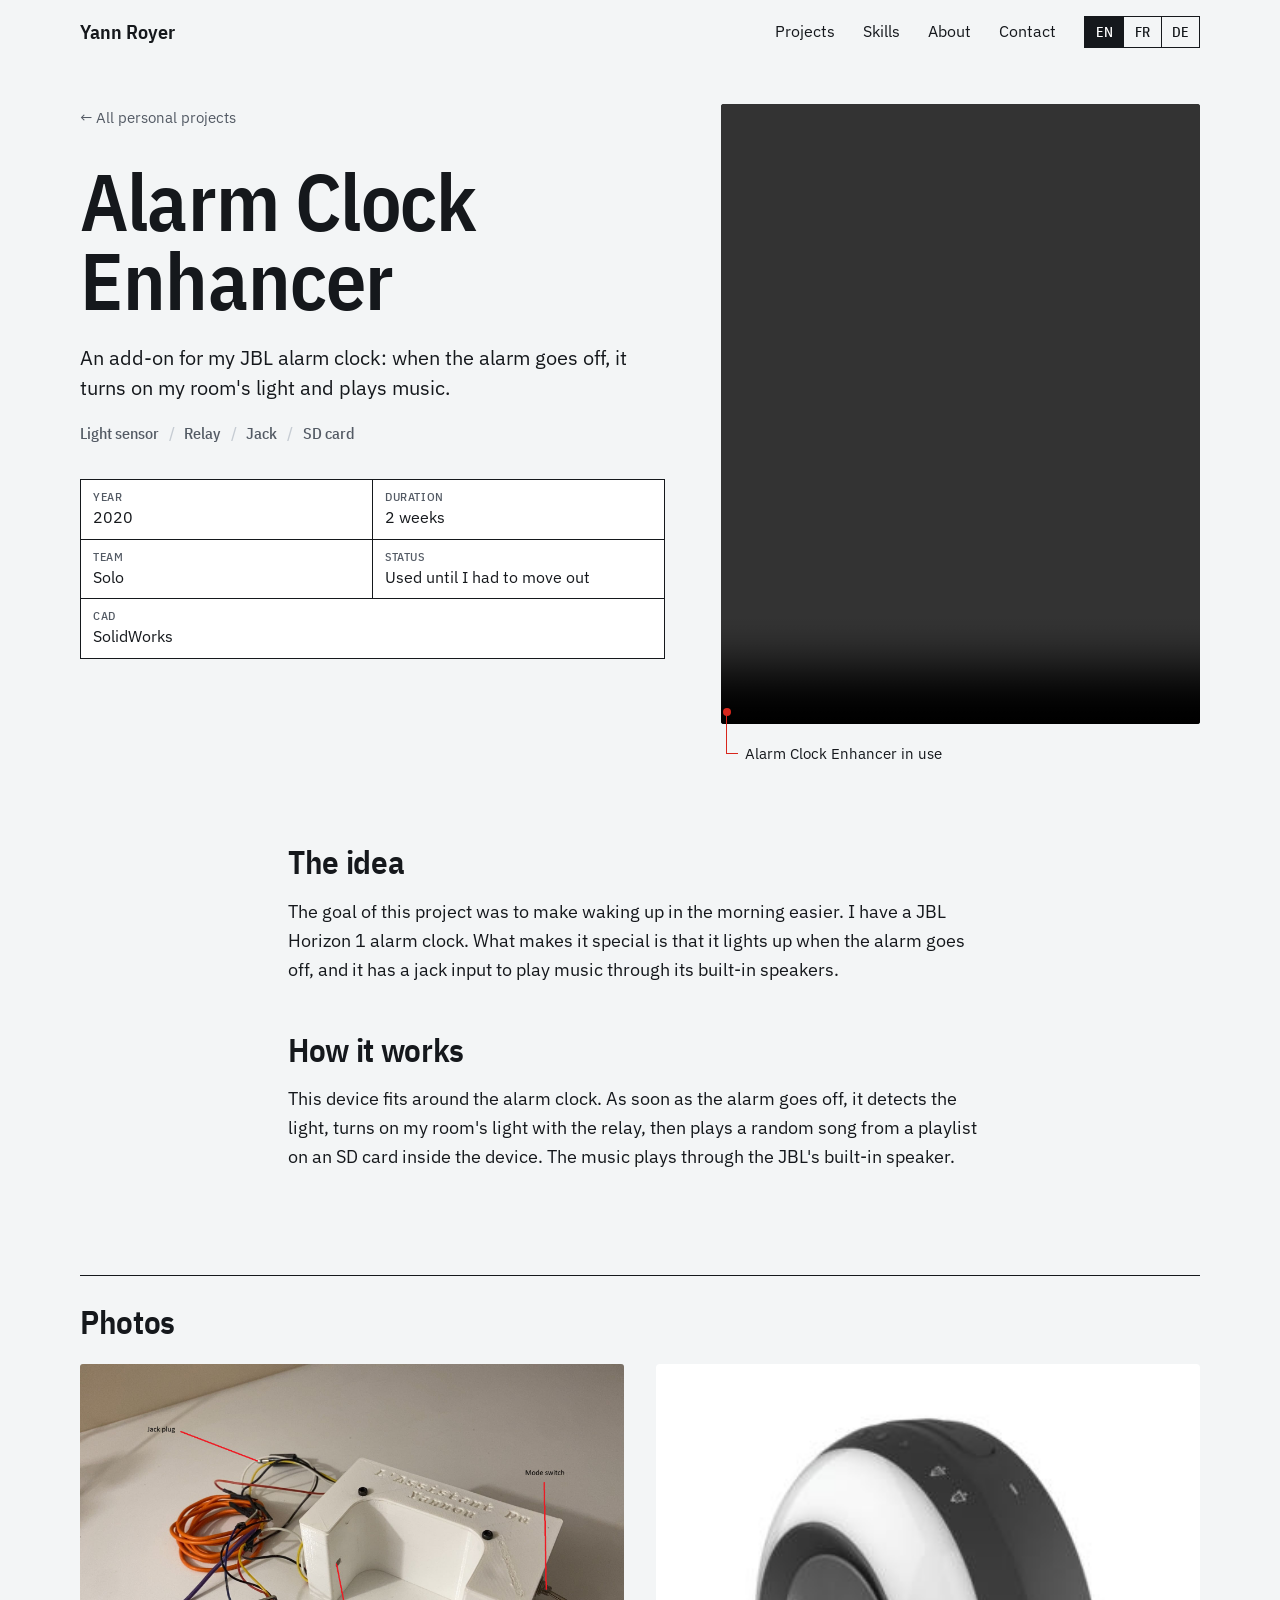
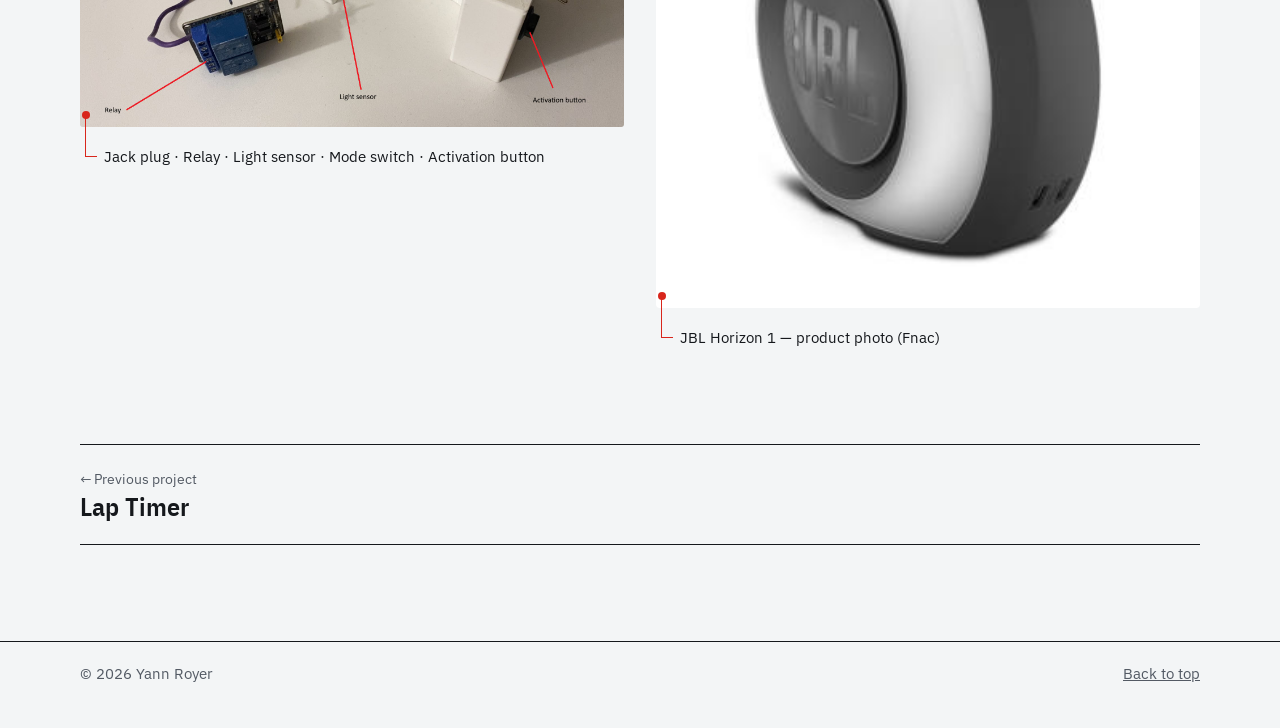
==== alarm.html @ 1250b425 "Portfolio: first version of the site Static site in EN/FR/DE: personal and school projects as cards," ====
<!DOCTYPE html>
<html lang="en">
  <head>
    <meta charset="UTF-8" />
    <meta name="viewport" content="width=device-width, initial-scale=1" />
    <title>Yann Royer — Alarm Clock Enhancer</title>
    <meta
      name="description"
      content="An add-on for my JBL alarm clock: when the alarm goes off, it turns on my room&#x27;s light and plays music."
    />
    <link rel="preconnect" href="https://fonts.googleapis.com" />
    <link rel="preconnect" href="https://fonts.gstatic.com" crossorigin />
    <link
      href="https://fonts.googleapis.com/css2?family=IBM+Plex+Sans:ital,wght@0,400;0,500;0,600;1,400&family=IBM+Plex+Sans+Condensed:wght@500;600&display=swap"
      rel="stylesheet"
    />
    <link rel="stylesheet" href="css/styles.css?v=41" />
    <link rel="icon" href="data:image/svg+xml,<svg xmlns='http://www.w3.org/2000/svg' viewBox='0 0 100 100'><rect fill='%230f55c6' width='100' height='100' rx='6'/><text x='50' y='64' text-anchor='middle' font-size='46' font-weight='700' font-family='Arial Narrow, Arial, sans-serif' fill='%23ffffff'>YR</text></svg>" />
  </head>
  <body data-title-key="meta.title.alarm" data-desc-key="alarm.summary">
    <a class="skip-link" href="#contenu" data-i18n="skip">Skip to content</a>

    <div id="haut" class="top-anchor" tabindex="-1"></div>
    <header class="site-header">
      <div class="wrap header-inner">
        <a class="logo" href="index.html">Yann Royer</a>
        <nav id="menu" class="nav" aria-label="Primary">
          <a href="index.html#projets" data-i18n="nav.projects">Projects</a>
          <a href="index.html#competences" data-i18n="nav.skills">Skills</a>
          <a href="index.html#apropos" data-i18n="nav.about">About</a>
          <a href="index.html#contact" data-i18n="nav.contact">Contact</a>
        </nav>
        <div class="header-actions">
          <div class="lang-switch" role="group" aria-label="Language">
            <button type="button" data-lang="en" aria-pressed="true">EN</button>
            <button type="button" data-lang="fr" aria-pressed="false">FR</button>
            <button type="button" data-lang="de" aria-pressed="false">DE</button>
          </div>
          <button class="nav-toggle" type="button" aria-expanded="false" aria-controls="menu">
            <span class="sr-only" data-i18n="menu">Menu</span>
            <span></span>
            <span></span>
          </button>
        </div>
      </div>
    </header>

    <main id="contenu">
      <article class="case">
        <header class="case-hero wrap">
          <div class="case-hero-copy">
            <a class="back-link" href="personal.html" data-i18n="case.back">← All personal projects</a>
            <h1>Alarm Clock Enhancer</h1>
            <p class="lead" data-i18n="alarm.summary">An add-on for my JBL alarm clock: when the alarm goes off, it turns on my room&#x27;s light and plays music.</p>
            <ul class="tag-list" aria-label="Tools">
              <li>Light sensor</li>
              <li>Relay</li>
              <li>Jack</li>
              <li>SD card</li>
            </ul>
            <dl class="facts">
              <div>
                <dt data-i18n="fact.year">Year</dt>
                <dd data-i18n="alarm.year">2020</dd>
              </div>
              <div>
                <dt data-i18n="fact.duration">Duration</dt>
                <dd data-i18n="alarm.duration">2 weeks</dd>
              </div>
              <div>
                <dt data-i18n="fact.team">Team</dt>
                <dd data-i18n="fact.solo">Solo</dd>
              </div>
              <div>
                <dt data-i18n="fact.status">Status</dt>
                <dd data-i18n="alarm.status">Used until I had to move out</dd>
              </div>
              <div>
                <dt data-i18n="fact.cad">CAD</dt>
                <dd>SolidWorks</dd>
              </div>
            </dl>
          </div>
          <figure class="case-media case-media-video">
            <video controls playsinline preload="metadata">
              <source src="assets/video/alarm.mp4" type="video/mp4" />
            </video>
            <figcaption data-i18n="alarm.video.cap">Alarm Clock Enhancer in use</figcaption>
          </figure>
        </header>

        <div class="case-body wrap-narrow">
          <section class="case-section">
            <h2 data-i18n="alarm.h.goal">The idea</h2>
            <p data-i18n="alarm.t1">The goal of this project was to make waking up in the morning easier. I have a JBL Horizon 1 alarm clock. What makes it special is that it lights up when the alarm goes off, and it has a jack input to play music through its built-in speakers.</p>
          </section>
          <section class="case-section">
            <h2 data-i18n="alarm.t3">How it works</h2>
            <p data-i18n="alarm.t2">This device fits around the alarm clock. As soon as the alarm goes off, it detects the light, turns on my room&#x27;s light with the relay, then plays a random song from a playlist on an SD card inside the device. The music plays through the JBL&#x27;s built-in speaker.</p>
          </section>
        </div>

        <div class="case-photos wrap">
          <section class="photo-group">
            <h2 data-i18n="case.photos">Photos</h2>
            <div class="photo-grid">
              <figure class="photo">
                <button type="button" class="shot" data-full="assets/img/alarm/assistant.jpg" data-caption-key="alarm.cap" data-caption="Jack plug · Relay · Light sensor · Mode switch · Activation button" aria-label="Alarm Clock Enhancer with relay and light sensor">
                  <img src="assets/img/alarm/assistant.jpg" alt="Alarm Clock Enhancer with relay and light sensor" loading="lazy" />
                </button>
                <figcaption data-i18n="alarm.cap">Jack plug · Relay · Light sensor · Mode switch · Activation button</figcaption>
              </figure>
              <figure class="photo">
                <button type="button" class="shot" data-full="assets/img/alarm/jbl-horizon.jpg" data-caption-key="alarm.cap.jbl" data-caption="JBL Horizon 1 — product photo (Fnac)" aria-label="JBL Horizon 1 alarm clock">
                  <img src="assets/img/alarm/jbl-horizon.jpg" alt="JBL Horizon 1 alarm clock" loading="lazy" />
                </button>
                <figcaption data-i18n="alarm.cap.jbl">JBL Horizon 1 — product photo (Fnac)</figcaption>
              </figure>
            </div>
          </section>
        </div>

        <nav class="case-nav wrap" aria-label="Projects">
          <a class="case-nav-link is-prev" href="lap-timer.html">
            <span class="case-nav-label" data-i18n="case.prev">Previous project</span>
            <span class="case-nav-name">Lap Timer</span>
          </a>
          <span></span>
        </nav>
      </article>
    </main>

    <footer class="site-footer">
      <div class="wrap footer-inner">
        <p>© <span id="year"></span> Yann Royer</p>
        <a href="#haut" data-i18n="footer.top">Back to top</a>
      </div>
    </footer>

    <dialog class="lightbox" id="lightbox" aria-label="Photo">
      <button type="button" class="lightbox-close" data-i18n-aria="lightbox.close" aria-label="Close">×</button>
      <img alt="" />
      <p class="lightbox-caption"></p>
    </dialog>

    <script src="js/i18n.js?v=38"></script>
    <script src="js/main.js?v=26"></script>
  </body>
</html>
---- css/styles.css ----
/*
  Direction: a technical drawing sheet.
  - Cool white sheet, black linework, the blue of the PLA prints as the one colour.
  - Red is reserved for leader lines: every caption points at its photo the same way
    the annotations drawn on the photos do.
  - Project facts are set as a drawing title block.
*/

:root {
  --sheet: #f3f5f6;
  --sheet-alt: #e6e9ec;
  --paper: #ffffff;
  --ink: #15181c;
  --muted: #535a64;
  --line: #c6ccd3;
  --blue: #0f55c6;
  --blue-deep: #0b3f96;
  --leader: #d8261c;
  --radius: 3px;
  --wrap: 1120px;
  --header: 64px;
  --sans: "IBM Plex Sans", system-ui, sans-serif;
  --narrow: "IBM Plex Sans Condensed", "Arial Narrow", system-ui, sans-serif;
}

*,
*::before,
*::after {
  box-sizing: border-box;
}

html {
  scroll-behavior: smooth;
  scroll-padding-top: 80px;
}

body {
  margin: 0;
  padding-top: var(--header);
  font-family: var(--sans);
  font-size: 1.0625rem;
  color: var(--ink);
  background: var(--sheet);
  line-height: 1.6;
}

img {
  max-width: 100%;
  height: auto;
  display: block;
}

a {
  color: inherit;
}

h1,
h2,
h3 {
  font-family: var(--narrow);
  font-weight: 600;
  letter-spacing: -0.01em;
  line-height: 1.08;
  margin: 0 0 0.5em;
}

p {
  margin: 0 0 1em;
}

p:last-child {
  margin-bottom: 0;
}

.wrap {
  width: min(var(--wrap), calc(100% - 40px));
  margin-inline: auto;
}

.sr-only {
  position: absolute;
  width: 1px;
  height: 1px;
  padding: 0;
  margin: -1px;
  overflow: hidden;
  clip: rect(0, 0, 0, 0);
  border: 0;
}

.top-anchor {
  position: absolute;
  top: 0;
  left: 0;
  width: 1px;
  height: 1px;
  overflow: hidden;
}

.skip-link {
  position: absolute;
  left: 16px;
  top: -48px;
  background: var(--ink);
  color: var(--paper);
  padding: 8px 12px;
  z-index: 80;
}

.skip-link:focus {
  top: 12px;
}

.lead {
  font-size: 1.2rem;
  line-height: 1.5;
  color: var(--muted);
  max-width: 38rem;
}

/* ---------- Buttons ---------- */

.btn {
  display: inline-flex;
  align-items: center;
  justify-content: center;
  min-height: 46px;
  padding: 0 20px;
  border-radius: var(--radius);
  text-decoration: none;
  font-weight: 500;
  font-size: 1rem;
  border: 1.5px solid var(--ink);
  transition: background 0.15s ease, color 0.15s ease, border-color 0.15s ease;
}

.btn-primary {
  background: var(--blue);
  border-color: var(--blue);
  color: var(--paper);
}

.btn-primary:hover {
  background: var(--blue-deep);
  border-color: var(--blue-deep);
}

.btn-primary:active {
  background: var(--ink);
  border-color: var(--ink);
}

.btn-ghost {
  background: transparent;
}

.btn-ghost:hover {
  background: var(--ink);
  color: var(--paper);
}

/* ---------- Header ---------- */

.site-header {
  position: fixed;
  top: 0;
  left: 0;
  right: 0;
  z-index: 40;
  height: var(--header);
  background: var(--sheet);
  border-bottom: 1px solid transparent;
  transform: translate3d(0, 0, 0);
  transition: transform 0.3s ease, border-color 0.2s ease;
}

.site-header.is-scrolled {
  border-bottom-color: var(--ink);
}

.site-header.is-hidden {
  transform: translate3d(0, -100%, 0);
  pointer-events: none;
}

@media (prefers-reduced-motion: reduce) {
  .site-header {
    transition: none;
  }
}

.header-inner {
  height: var(--header);
  display: flex;
  align-items: center;
  gap: 28px;
}

.logo {
  font-family: var(--narrow);
  font-weight: 600;
  font-size: 1.25rem;
  text-decoration: none;
  margin-right: auto;
}

.header-actions {
  display: flex;
  align-items: center;
  gap: 8px;
}

.lang-switch {
  display: flex;
  gap: 0;
  border: 1px solid var(--ink);
}

.lang-switch button {
  min-width: 38px;
  height: 30px;
  border: 0;
  border-radius: 0;
  background: transparent;
  font-family: var(--narrow);
  font-weight: 500;
  font-size: 0.85rem;
  color: var(--ink);
  cursor: pointer;
}

.lang-switch button + button {
  border-left: 1px solid var(--ink);
}

.lang-switch button:hover {
  background: var(--sheet-alt);
}

.lang-switch button[aria-pressed="true"] {
  background: var(--ink);
  color: var(--paper);
}

.nav {
  display: flex;
  gap: 28px;
}

.nav a {
  text-decoration: none;
  font-size: 1rem;
  padding: 4px 0;
  border-bottom: 1.5px solid transparent;
}

.nav a:hover,
.nav a:focus-visible {
  border-bottom-color: var(--leader);
}

.nav-toggle {
  display: none;
  width: 44px;
  height: 44px;
  border: 0;
  background: transparent;
  padding: 0;
  cursor: pointer;
}

.nav-toggle span {
  display: block;
  width: 22px;
  height: 2px;
  margin: 6px auto;
  background: var(--ink);
}

/* ---------- Leader-line captions ----------
   A caption hangs off its photo with a red leader: a dot on the picture,
   a line down, a short shoulder to the text. */

.hero-portrait figcaption,
.case-media figcaption,
.photo figcaption,
.project-card-body {
  position: relative;
  margin-top: 18px;
  padding-left: 24px;
}

.hero-portrait figcaption::before,
.case-media figcaption::before,
.photo figcaption::before,
.project-card-body::before {
  content: "";
  position: absolute;
  left: 5px;
  top: -30px;
  width: 12px;
  height: calc(30px + 0.8em);
  border-left: 1.5px solid var(--leader);
  border-bottom: 1.5px solid var(--leader);
  pointer-events: none;
}

.hero-portrait figcaption::after,
.case-media figcaption::after,
.photo figcaption::after,
.project-card-body::after {
  content: "";
  position: absolute;
  left: 2px;
  top: -34px;
  width: 8px;
  height: 8px;
  border-radius: 50%;
  background: var(--leader);
  pointer-events: none;
}

/* ---------- Home: hero ---------- */

.hero {
  padding: 56px 0 88px;
}

.hero-grid {
  display: grid;
  grid-template-columns: minmax(0, 1.5fr) minmax(0, 0.7fr);
  gap: 64px;
  align-items: end;
}

.hero h1 {
  font-size: clamp(2.4rem, 5.2vw, 4.25rem);
  line-height: 1.02;
  margin-bottom: 0.45em;
  max-width: 20ch;
}

.hero-actions {
  display: flex;
  flex-wrap: wrap;
  gap: 12px;
  margin: 28px 0 0;
}

/* Skills and tags: a plain run of words, separated by slashes. */
.skill-row,
.tag-list {
  display: flex;
  flex-wrap: wrap;
  gap: 2px 0;
  padding: 0;
  margin: 0;
  list-style: none;
  font-family: var(--narrow);
  font-weight: 500;
  font-size: 1rem;
}

.skill-row {
  margin-top: 36px;
  padding-top: 14px;
  border-top: 1px solid var(--ink);
  max-width: 38rem;
}

.skill-row li + li::before,
.tag-list li + li::before {
  content: "/";
  margin: 0 0.6em;
  color: var(--line);
}

.hero-portrait {
  margin: 0;
}

.hero-portrait img {
  width: 100%;
  aspect-ratio: 4 / 5;
  object-fit: cover;
  border-radius: var(--radius);
}

.hero-portrait figcaption {
  display: flex;
  flex-direction: column;
  font-size: 0.92rem;
  line-height: 1.4;
  color: var(--muted);
}

.hero-portrait figcaption span:first-child {
  font-family: var(--narrow);
  font-weight: 600;
  font-size: 1.05rem;
  color: var(--ink);
}

/* ---------- Section headings ---------- */

.section-head {
  margin-bottom: 28px;
}

.section-head h2,
.about h2,
.contact h2 {
  font-size: clamp(1.8rem, 3.2vw, 2.6rem);
}

.page-hero {
  padding: 48px 0 8px;
}

.page-hero h1 {
  font-size: clamp(2.4rem, 5vw, 3.8rem);
  margin-bottom: 0.3em;
}

.page-hero .lead {
  margin-bottom: 0;
}

.school-body {
  padding: 32px 0 104px;
}

.school-body .lead {
  max-width: 38rem;
  color: var(--ink);
  border: 1.5px dashed var(--ink);
  padding: 24px 28px;
}

/* ---------- Home: the two project categories ---------- */

.projets {
  padding-top: 0;
}

.split-gate {
  position: relative;
  isolation: isolate;
  width: min(var(--wrap), calc(100% - 40px));
  margin: 0 auto;
  height: min(68vh, 640px);
  min-height: 420px;
  border: 2px solid var(--ink);
  overflow: hidden;
  background: var(--ink);
}

.split-panel {
  position: absolute;
  inset: 0;
  display: block;
  overflow: hidden;
  color: #fff;
  text-decoration: none;
}

.split-panel img {
  position: absolute;
  inset: 0;
  width: 100%;
  height: 100%;
  max-width: none;
  object-fit: cover;
  object-position: center;
  transform: scale(1.04);
  transition: transform 0.6s ease;
}

.split-panel::before {
  content: "";
  position: absolute;
  inset: 0;
  z-index: 1;
  background: rgba(21, 24, 28, 0.5);
  transition: background 0.3s ease;
}

.split-panel:hover img,
.split-panel:focus-visible img {
  transform: scale(1.08);
}

.split-panel:hover::before,
.split-panel:focus-visible::before {
  background: rgba(21, 24, 28, 0.3);
}

.split-personal {
  right: auto;
  width: 64%;
  clip-path: polygon(0 0, 100% 0, 62.5% 100%, 0 100%);
  z-index: 2;
}

.split-school {
  left: auto;
  width: 60%;
  clip-path: polygon(40% 0, 100% 0, 100% 100%, 0 100%);
}

.split-gate::after {
  content: "";
  position: absolute;
  inset: 0;
  z-index: 4;
  pointer-events: none;
  clip-path: polygon(63.5% 0, 64.5% 0, 40.5% 100%, 39.5% 100%);
  background: var(--ink);
}

.split-copy {
  position: absolute;
  z-index: 3;
  display: flex;
  flex-direction: column;
  gap: 6px;
  max-width: min(22rem, 48%);
}

.split-personal .split-copy {
  left: clamp(20px, 6%, 56px);
  top: 46%;
  transform: translateY(-50%);
}

.split-school .split-copy {
  right: clamp(20px, 6%, 56px);
  bottom: 16%;
  text-align: right;
  align-items: flex-end;
}

.split-title {
  font-family: var(--narrow);
  font-weight: 600;
  font-size: clamp(1.9rem, 3.8vw, 3.2rem);
  letter-spacing: -0.01em;
  line-height: 1.05;
}

.split-cta {
  margin-top: 8px;
  font-size: 1rem;
  font-weight: 500;
  width: fit-content;
  border-bottom: 1.5px solid currentColor;
  padding-bottom: 1px;
}

.split-panel:focus-visible {
  outline: 3px solid #fff;
  outline-offset: -8px;
}

.about,
.contact {
  scroll-margin-top: 80px;
}

/* ---------- Project list (personal.html) ---------- */

.project-grid-section {
  padding: 40px 0 112px;
}

.project-grid {
  list-style: none;
  margin: 0;
  padding: 0;
  display: grid;
  grid-template-columns: repeat(2, minmax(0, 1fr));
  gap: 64px 40px;
}

.project-card {
  display: flex;
  flex-direction: column;
  height: 100%;
  text-decoration: none;
}

.project-card img {
  width: 100%;
  aspect-ratio: 16 / 10;
  object-fit: cover;
  background: var(--sheet-alt);
  border-radius: var(--radius);
  transition: filter 0.2s ease;
}

.project-card:hover img,
.project-card:focus-visible img {
  filter: brightness(0.92);
}

.project-card-body {
  display: flex;
  flex-direction: column;
  gap: 6px;
  flex: 1;
}

.project-card-meta {
  order: 2;
  font-size: 0.92rem;
  color: var(--muted);
}

.project-card-title {
  order: 1;
  font-family: var(--narrow);
  font-weight: 600;
  font-size: 1.9rem;
  line-height: 1.1;
}

.project-card-text {
  order: 3;
  margin-top: 4px;
  max-width: 34rem;
}

.project-card-cta {
  order: 4;
  margin-top: 6px;
  width: fit-content;
  font-weight: 500;
  color: var(--blue);
  border-bottom: 1.5px solid currentColor;
}

.project-card:hover .project-card-cta,
.project-card:focus-visible .project-card-cta {
  color: var(--ink);
}

/* ---------- Project page (rc-car.html, gorider.html, ...) ---------- */

.wrap-narrow {
  width: min(44rem, calc(100% - 40px));
  margin-inline: auto;
}

.case-hero {
  display: grid;
  grid-template-columns: minmax(0, 1.1fr) minmax(0, 0.9fr);
  gap: 56px;
  align-items: start;
  padding: 40px 0 80px;
}

.back-link {
  display: inline-block;
  margin-bottom: 32px;
  color: var(--muted);
  text-decoration: none;
  font-size: 0.95rem;
  border-bottom: 1px solid transparent;
}

.back-link:hover,
.back-link:focus-visible {
  color: var(--ink);
  border-bottom-color: var(--leader);
}

.case-hero h1 {
  font-size: clamp(2.8rem, 6.5vw, 5rem);
  line-height: 0.98;
  margin-bottom: 0.3em;
}

.case-hero .lead {
  font-size: 1.25rem;
  color: var(--ink);
  margin-bottom: 18px;
}

.tag-list {
  color: var(--muted);
}

/* Title block: the fact sheet of a project, ruled like the corner of a drawing. */
.facts {
  display: grid;
  grid-template-columns: repeat(2, minmax(0, 1fr));
  gap: 1px;
  margin: 32px 0 0;
  background: var(--ink);
  border: 1.5px solid var(--ink);
}

.facts div {
  padding: 8px 12px 10px;
  background: var(--paper);
}

.facts div:last-child:nth-child(odd) {
  grid-column: 1 / -1;
}

.facts dt {
  font-family: var(--narrow);
  font-weight: 500;
  font-size: 0.74rem;
  letter-spacing: 0.05em; /* anti-slop-ignore: title-block lettering */
  text-transform: uppercase;
  color: var(--muted);
}

.facts dd {
  margin: 0;
  font-size: 0.98rem;
  line-height: 1.4;
}

.steps {
  margin: 24px 0 0;
  padding: 0;
  list-style: none;
  counter-reset: step;
  border-top: 1px solid var(--ink);
}

.steps li {
  counter-increment: step;
  position: relative;
  padding: 14px 0 14px 52px;
  border-bottom: 1px solid var(--line);
}

.steps li::before {
  content: counter(step);
  position: absolute;
  left: 0;
  top: 8px;
  font-family: var(--narrow);
  font-weight: 600;
  font-size: 1.7rem;
  line-height: 1.3;
  color: var(--blue);
}

.case-media {
  margin: 0;
  justify-self: center;
  width: 100%;
}

.case-media img {
  width: 100%;
  border-radius: var(--radius);
}

.case-media-video {
  width: auto;
}

.case-media video {
  display: block;
  height: min(70vh, 620px);
  width: auto;
  max-width: 100%;
  border-radius: var(--radius);
  background: var(--ink);
}

.case-media figcaption,
.photo figcaption {
  font-size: 0.95rem;
  line-height: 1.45;
  color: var(--ink);
}

.case-body {
  display: flex;
  flex-direction: column;
  gap: 48px;
  padding-bottom: 32px;
}

.case-section h2,
.photo-group h2 {
  font-size: clamp(1.6rem, 2.6vw, 2.1rem);
}

.case-section p,
.photo-intro {
  font-size: 1.1rem;
  line-height: 1.65;
}

.case-embed {
  margin: 0;
}

.case-photos {
  display: flex;
  flex-direction: column;
  gap: 80px;
  padding: 72px 0 96px;
}

.photo-group {
  padding-top: 28px;
  border-top: 1.5px solid var(--ink);
}

.photo-group h2,
.photo-intro {
  max-width: 44rem;
}

.photo-intro {
  margin-bottom: 28px;
}

.photo-grid {
  display: grid;
  grid-template-columns: repeat(2, minmax(0, 1fr));
  gap: 48px 32px;
  align-items: start;
  margin-top: 24px;
}

.photo-grid-single {
  grid-template-columns: minmax(0, 46rem);
}

.photo {
  margin: 0;
}

/* Portrait photos are letterboxed instead of cropped, so the drawn annotations stay visible. */
.photo .shot img {
  max-height: min(64vh, 560px);
  object-fit: contain;
}

.case-nav {
  display: grid;
  grid-template-columns: 1fr 1fr;
  gap: 0;
  margin-bottom: 96px;
  border-top: 1.5px solid var(--ink);
  border-bottom: 1.5px solid var(--ink);
}

.case-nav-link {
  display: flex;
  flex-direction: column;
  gap: 2px;
  padding: 22px 0;
  text-decoration: none;
  transition: background 0.15s ease;
}

.case-nav-link:hover,
.case-nav-link:focus-visible {
  background: var(--paper);
}

.case-nav-link.is-prev {
  padding-right: 24px;
}

.case-nav-link.is-next {
  text-align: right;
  grid-column: 2;
  padding-left: 24px;
  border-left: 1px solid var(--ink);
}

.case-nav-label {
  font-size: 0.9rem;
  color: var(--muted);
}

.case-nav-link.is-prev .case-nav-label::before {
  content: "← ";
}

.case-nav-link.is-next .case-nav-label::after {
  content: " →";
}

.case-nav-name {
  font-family: var(--narrow);
  font-weight: 600;
  font-size: 1.6rem;
  line-height: 1.15;
}

/* ---------- Shared media ---------- */

.credit {
  margin-top: 8px;
  font-size: 0.82rem;
  color: var(--muted);
}

.shot {
  display: block;
  width: 100%;
  margin: 0;
  padding: 0;
  border: 0;
  background: var(--sheet-alt);
  border-radius: var(--radius);
  overflow: hidden;
  cursor: zoom-in;
}

.shot img {
  width: 100%;
  height: auto;
  display: block;
  transition: filter 0.2s ease;
}

.shot:hover img,
.shot:focus-visible img {
  filter: brightness(0.92);
}

.video-frame {
  position: relative;
  width: 100%;
  aspect-ratio: 16 / 9;
  border-radius: var(--radius);
  overflow: hidden;
  background: var(--ink);
}

.video-frame iframe {
  position: absolute;
  inset: 0;
  width: 100%;
  height: 100%;
  border: 0;
}

.video-source {
  margin-top: 10px;
  font-size: 0.9rem;
  color: var(--muted);
}

.video-source a {
  text-decoration: underline;
  text-underline-offset: 2px;
}

/* ---------- Home: schools and teams ---------- */

.affiliations {
  padding: 0 0 72px;
}

.affiliations-inner {
  display: flex;
  align-items: center;
  gap: 20px 40px;
  padding: 22px 0;
  border-top: 1px solid var(--line);
  border-bottom: 1px solid var(--line);
}

.affiliations-title {
  flex: none;
  margin: 0;
  font-size: 0.95rem;
  font-weight: 500;
  color: var(--muted);
}

.logo-row {
  flex: 1;
  display: flex;
  flex-wrap: wrap;
  align-items: center;
  justify-content: space-between;
  gap: 24px 40px;
  margin: 0;
  padding: 0;
  list-style: none;
}

.logo-row a {
  display: block;
  padding: 4px;
}

/* Logos in their own colours. */
.logo-row img {
  display: block;
  width: auto;
}

/* Heights tuned by eye so the four marks look the same size. */
.logo-eth { height: 28px; }
.logo-epfl { height: 30px; }
.logo-ethrc { height: 24px; }
.logo-racing { height: 50px; }

@media (max-width: 640px) {
  .affiliations-inner {
    flex-direction: column;
    align-items: flex-start;
  }

  .logo-row {
    width: 100%;
    justify-content: flex-start;
    gap: 20px 32px;
  }

  .logo-eth,
  .logo-epfl { height: 22px; }
  .logo-ethrc { height: 20px; }
  .logo-racing { height: 40px; }
}

/* ---------- Skills: an index, like the back of a manual ---------- */

.skills {
  padding: 104px 0 0;
  scroll-margin-top: 80px;
}

.skills .section-head {
  margin-bottom: 36px;
}

.skill-index {
  display: grid;
  grid-template-columns: repeat(4, minmax(0, 1fr));
  gap: 32px 48px;
  align-items: start;
}

.skill-group h3 {
  font-size: 1.2rem;
  margin: 0 0 10px;
}

.skill-group ul {
  list-style: none;
  margin: 0;
  padding: 0;
  border-top: 1.5px solid var(--ink);
}

.skill-group li {
  border-bottom: 1px solid var(--line);
}

.skill-group a {
  display: flex;
  align-items: baseline;
  gap: 10px;
  padding: 11px 0;
  text-decoration: none;
}

.skill-name {
  font-weight: 500;
}

/* Dotted leader between the skill and its count. */
.skill-leader {
  flex: 1;
  min-width: 16px;
  border-bottom: 1.5px dotted var(--line);
  transform: translateY(-0.3em);
}

.skill-count {
  color: var(--muted);
  font-size: 0.92rem;
  font-variant-numeric: tabular-nums;
  white-space: nowrap;
}

.skill-group a:hover .skill-name,
.skill-group a:focus-visible .skill-name {
  color: var(--blue);
}

.skill-group a:hover .skill-leader,
.skill-group a:focus-visible .skill-leader {
  border-bottom-color: var(--blue);
}

.skill-group a[aria-current="page"] {
  box-shadow: inset 3px 0 0 var(--leader);
  padding-left: 12px;
}

.skill-group a[aria-current="page"] .skill-name {
  font-weight: 600;
}

.skill-hero .back-link {
  margin-bottom: 24px;
}

.skill-hero-group {
  margin: 0 0 6px;
  color: var(--muted);
  font-weight: 500;
}

.skills-other {
  padding: 8px 0 112px;
}

.skills-other h2 {
  font-size: clamp(1.5rem, 2.4vw, 1.9rem);
  margin-bottom: 24px;
}

#skill-projects-section[hidden] + .skills-other {
  padding-top: 40px;
}

[hidden] {
  display: none !important;
}

/* ---------- School projects: compact cards, grouped by course ---------- */

.page-hero-compact {
  padding: 40px 0 4px;
}

.page-hero-compact h1 {
  font-size: clamp(2.1rem, 4vw, 3rem);
}

.school-grid-section {
  padding: 28px 0 112px;
}

/* Four columns. Each course takes as many columns as it has projects (up to 4),
   so small courses share a row, and its cards line up with the page columns. */
.course-grid {
  display: grid;
  grid-template-columns: repeat(4, minmax(0, 1fr));
  column-gap: 32px;
  row-gap: 44px;
  align-items: start;
}

.course-block {
  position: relative;
  display: grid;
  grid-template-columns: subgrid;
  row-gap: 18px;
  align-content: start;
}

.course-block.span-1 { grid-column: span 1; }
.course-block.span-2 { grid-column: span 2; }
.course-block.span-3 { grid-column: span 3; }
.course-block.span-4 { grid-column: span 4; }

/* Rule between two courses sitting on the same row (set by skills.js). */
.course-block.has-rule::before {
  content: "";
  position: absolute;
  top: 0;
  bottom: 0;
  left: -16px;
  border-left: 1px solid var(--line);
}

.course-block .course-head {
  grid-column: 1 / -1;
  display: block;
  margin: 0;
  padding: 10px 0 0;
  border-top: 1.5px solid var(--ink);
  border-bottom: 0;
}

.course-block .course-head h2 {
  font-size: 1.12rem;
  line-height: 1.2;
  margin: 0 0 2px;
}

.course-block .course-meta {
  font-size: 0.85rem;
  line-height: 1.35;
}

.mini-card {
  display: flex;
  flex-direction: column;
  min-width: 0;
  height: 100%;
  text-decoration: none;
  background: var(--paper);
  border: 1px solid var(--line);
  border-radius: var(--radius);
  overflow: hidden;
  transition: border-color 0.15s ease;
}

.mini-card:hover,
.mini-card:focus-visible {
  border-color: var(--ink);
}

.mini-card-media {
  position: relative;
  display: block;
  aspect-ratio: 16 / 10;
  background: var(--sheet-alt);
  border-bottom: 1px solid var(--line);
}

.mini-card-media img {
  display: block;
  width: 100%;
  height: 100%;
  object-fit: cover;
  transition: filter 0.2s ease;
}

.mini-card:hover .mini-card-media img,
.mini-card:focus-visible .mini-card-media img {
  filter: brightness(0.93);
}

.mini-card-status {
  position: absolute;
  top: 8px;
  left: 8px;
  padding: 1px 7px;
  font-size: 0.74rem;
  font-weight: 500;
  color: var(--ink);
  background: var(--paper);
  border: 1px dashed var(--ink);
}

/* Course grade (Swiss scale, 6 is the top mark). */
.mini-card-grade {
  position: absolute;
  top: 8px;
  right: 8px;
  padding: 1px 7px;
  font-size: 0.74rem;
  font-weight: 600;
  color: var(--paper);
  background: var(--ink);
  font-variant-numeric: tabular-nums;
}

.mini-card-grade.is-ungraded {
  font-weight: 500;
  color: var(--muted);
  background: var(--paper);
  border: 1px solid var(--line);
}

.mini-card-body {
  display: flex;
  flex-direction: column;
  gap: 5px;
  padding: 10px 12px 13px;
}

.mini-card-context {
  font-size: 0.78rem;
  color: var(--muted);
  line-height: 1.3;
}

.mini-card-title {
  font-family: var(--narrow);
  font-weight: 600;
  font-size: 1.08rem;
  line-height: 1.2;
}

.mini-card:hover .mini-card-title,
.mini-card:focus-visible .mini-card-title {
  color: var(--blue);
}

.mini-card-tags {
  display: flex;
  flex-wrap: wrap;
  font-size: 0.78rem;
  line-height: 1.45;
  color: var(--muted);
}

/* The slash sits after each tag, so a wrapped line never starts with one. */
.mini-card-tags span:not(:last-child)::after {
  content: "/";
  margin: 0 0.45em;
  color: var(--line);
}

/* skills.html: same cards, in a plain grid. */
.mini-grid {
  display: grid;
  grid-template-columns: repeat(auto-fill, minmax(230px, 1fr));
  gap: 28px;
}

/* personal.html: same four columns as the school page. */
.mini-grid-4 {
  grid-template-columns: repeat(4, minmax(0, 1fr));
  gap: 32px;
}

@media (max-width: 980px) {
  .mini-grid-4 {
    grid-template-columns: repeat(3, minmax(0, 1fr));
    gap: 24px;
  }
}

@media (max-width: 640px) {
  .mini-grid-4 {
    grid-template-columns: repeat(2, minmax(0, 1fr));
    gap: 16px;
  }
}

/* project.html */
.tag-links a {
  text-decoration: none;
  border-bottom: 1px solid var(--line);
}

.tag-links a:hover,
.tag-links a:focus-visible {
  color: var(--blue);
  border-bottom-color: currentColor;
}

.text-link {
  color: var(--blue);
  font-weight: 500;
}

.project-missing {
  padding: 64px 0;
}

@media (max-width: 980px) {
  .course-grid {
    grid-template-columns: repeat(3, minmax(0, 1fr));
    column-gap: 24px;
  }

  .course-block.span-4 { grid-column: span 3; }

  .course-block.has-rule::before { left: -12px; }
}

@media (max-width: 640px) {
  .course-grid {
    grid-template-columns: repeat(2, minmax(0, 1fr));
    column-gap: 16px;
    row-gap: 36px;
  }

  .course-block { row-gap: 14px; }

  .course-block.span-3,
  .course-block.span-4 { grid-column: span 2; }

  .course-block.has-rule::before { left: -8px; }

  .mini-card-body { padding: 8px 9px 10px; }

  .mini-card-title { font-size: 0.98rem; }

  .mini-card-tags { font-size: 0.72rem; }
}

@media (prefers-reduced-motion: reduce) {
  .mini-card,
  .mini-card-media img {
    transition: none;
  }
}

.course-meta {
  margin: 0;
  color: var(--muted);
}

/* ---------- Scored list (robotic-materials.html) ---------- */

.exercise-list {
  list-style: none;
  margin: 24px 0 0;
  padding: 0;
  border-top: 1.5px solid var(--ink);
}

.exercise-list li {
  display: grid;
  grid-template-columns: 2.5rem minmax(0, 1fr) auto;
  gap: 4px 16px;
  align-items: baseline;
  padding: 14px 0;
  border-bottom: 1px solid var(--line);
}

.exercise-num {
  font-family: var(--narrow);
  font-weight: 600;
  color: var(--muted);
  font-variant-numeric: tabular-nums;
}

.exercise-body {
  display: flex;
  flex-direction: column;
  gap: 2px;
}

.exercise-name {
  width: fit-content;
  font-weight: 600;
  text-decoration: none;
  border-bottom: 1px solid var(--line);
}

.exercise-name:hover,
.exercise-name:focus-visible {
  color: var(--blue);
  border-bottom-color: currentColor;
}

.exercise-text {
  color: var(--muted);
  font-size: 0.95rem;
  line-height: 1.45;
}

.exercise-status {
  font-size: 0.85rem;
  font-weight: 500;
  white-space: nowrap;
  padding: 2px 8px;
  border: 1.5px dashed var(--muted);
  color: var(--muted);
}

.exercise-list .is-done .exercise-status {
  border: 1.5px solid var(--ink);
  background: var(--ink);
  color: var(--paper);
}

@media (max-width: 640px) {
  .exercise-list li {
    grid-template-columns: 2rem minmax(0, 1fr);
  }

  .exercise-status {
    grid-column: 2;
    width: fit-content;
  }
}

/* ---------- Home: about ---------- */

.about {
  padding: 104px 0 96px;
}

.about-grid {
  display: grid;
  grid-template-columns: minmax(0, 1.2fr) minmax(0, 0.8fr);
  gap: 64px;
  align-items: start;
}

.about-grid > div > p {
  max-width: 36rem;
}

/* Set like a parts list. */
.about-card {
  background: var(--paper);
  border: 1.5px solid var(--ink);
}

.about-kicker {
  font-family: var(--narrow);
  font-weight: 600;
  font-size: 1.15rem;
  margin: 0;
  padding: 10px 16px;
  background: var(--ink);
  color: var(--paper);
}

.about-card ul {
  margin: 0;
  padding: 0;
  list-style: none;
}

.about-card li {
  padding: 10px 16px;
  font-size: 0.98rem;
  line-height: 1.4;
}

.about-card li + li {
  border-top: 1px solid var(--ink);
}

.education {
  margin-top: 80px;
}

.education h3 {
  font-size: clamp(1.5rem, 2.4vw, 1.9rem);
}

.edu-list {
  list-style: none;
  margin: 0;
  padding: 0;
  border-top: 1.5px solid var(--ink);
}

.edu-list li {
  display: grid;
  grid-template-columns: minmax(0, 0.9fr) minmax(0, 1.1fr);
  gap: 2px 32px;
  padding: 14px 0;
  border-bottom: 1px solid var(--line);
}

.edu-school {
  font-weight: 600;
}

.edu-detail {
  color: var(--muted);
}

/* ---------- Home: contact, the one block of colour ---------- */

.contact {
  padding: 88px 0 96px;
  background: var(--blue);
  color: #fff;
}

.contact .lead {
  color: #fff;
}

.contact-links {
  display: flex;
  flex-direction: column;
  align-items: flex-start;
  gap: 10px;
  margin-top: 32px;
}

.contact-links a {
  font-family: var(--narrow);
  font-weight: 600;
  font-size: clamp(1.4rem, 3.4vw, 2.2rem);
  line-height: 1.2;
  text-decoration: none;
  border-bottom: 2px solid rgba(255, 255, 255, 0.45);
  overflow-wrap: anywhere;
  transition: border-color 0.15s ease;
}

.contact-links a:hover,
.contact-links a:focus-visible {
  border-bottom-color: #fff;
}

.contact :focus-visible {
  outline-color: #fff;
}

.site-footer {
  position: relative;
  z-index: 8;
  background: var(--sheet);
  border-top: 1.5px solid var(--ink);
  padding: 20px 0 28px;
}

.footer-inner {
  display: flex;
  justify-content: space-between;
  gap: 16px;
  font-size: 0.92rem;
  color: var(--muted);
}

/* ---------- Lightbox ---------- */

.lightbox {
  border: 0;
  padding: 52px 16px 20px;
  max-width: min(1100px, 94vw);
  background: transparent;
}

.lightbox::backdrop {
  background: rgba(21, 24, 28, 0.9);
}

.lightbox img {
  max-height: 74vh;
  max-width: 100%;
  width: auto;
  height: auto;
  margin: 0 auto;
  object-fit: contain;
  border-radius: var(--radius);
  background: var(--ink);
}

.lightbox-caption {
  color: #fff;
  text-align: center;
  font-size: 0.95rem;
  margin: 12px 8px 0;
}

.lightbox-close {
  position: absolute;
  right: 8px;
  top: 8px;
  width: 40px;
  height: 40px;
  border: 1.5px solid #fff;
  border-radius: 0;
  background: transparent;
  color: #fff;
  font-size: 26px;
  line-height: 1;
  cursor: pointer;
}

.lightbox-close:hover {
  background: #fff;
  color: var(--ink);
}

.lightbox :focus-visible {
  outline-color: #fff;
}

:focus-visible {
  outline: 3px solid var(--ink);
  outline-offset: 3px;
}

/* ---------- Responsive ---------- */

@media (max-width: 980px) {
  .hero-grid,
  .about-grid,
  .case-hero {
    grid-template-columns: 1fr;
  }

  .skill-index {
    grid-template-columns: repeat(2, minmax(0, 1fr));
  }

  .hero-grid {
    gap: 48px;
  }

  .case-hero {
    gap: 40px;
    padding-bottom: 56px;
  }

  .split-gate {
    height: auto;
    min-height: 0;
  }

  .split-panel {
    position: relative;
    left: 0;
    right: 0;
    width: 100%;
    clip-path: none;
    height: min(58vw, 360px);
    min-height: 240px;
  }

  .split-gate::after {
    display: none;
  }

  .split-school {
    border-top: 2px solid var(--ink);
  }

  .split-copy,
  .split-personal .split-copy,
  .split-school .split-copy {
    left: 24px;
    right: auto;
    top: auto;
    bottom: 22px;
    transform: none;
    text-align: left;
    align-items: flex-start;
    max-width: 80%;
  }

  .hero-portrait {
    max-width: 320px;
  }

  .nav-toggle {
    display: block;
  }

  .nav {
    display: none;
    position: absolute;
    top: var(--header);
    left: 0;
    right: 0;
    background: var(--sheet);
    border-bottom: 1.5px solid var(--ink);
    flex-direction: column;
    padding: 8px 20px 20px;
    gap: 4px;
    z-index: 30;
  }

  .nav a {
    padding: 10px 0;
    width: fit-content;
  }

  .nav.is-open {
    display: flex;
  }
}

@media (max-width: 640px) {
  .wrap {
    width: min(var(--wrap), calc(100% - 32px));
  }

  .hero {
    padding: 28px 0 64px;
  }

  .split-gate {
    width: min(var(--wrap), calc(100% - 32px));
  }

  .project-grid,
  .photo-grid,
  .case-nav {
    grid-template-columns: 1fr;
  }

  .project-grid {
    gap: 48px;
  }

  .case-nav-link.is-prev {
    padding-right: 0;
  }

  .case-nav-link.is-next {
    grid-column: auto;
    padding-left: 0;
    border-left: 0;
    border-top: 1px solid var(--ink);
  }

  .edu-list li {
    grid-template-columns: 1fr;
  }

  .skill-index {
    grid-template-columns: 1fr;
  }

  #competences {
    padding-top: 72px;
  }

  .about {
    padding: 72px 0;
  }

  .case-photos {
    gap: 56px;
  }

  .facts {
    grid-template-columns: 1fr;
  }
}

@media (prefers-reduced-motion: reduce) {
  html {
    scroll-behavior: auto;
  }

  .btn,
  .shot img,
  .project-card img,
  .split-panel img,
  .split-panel::before {
    transition: none;
  }
}
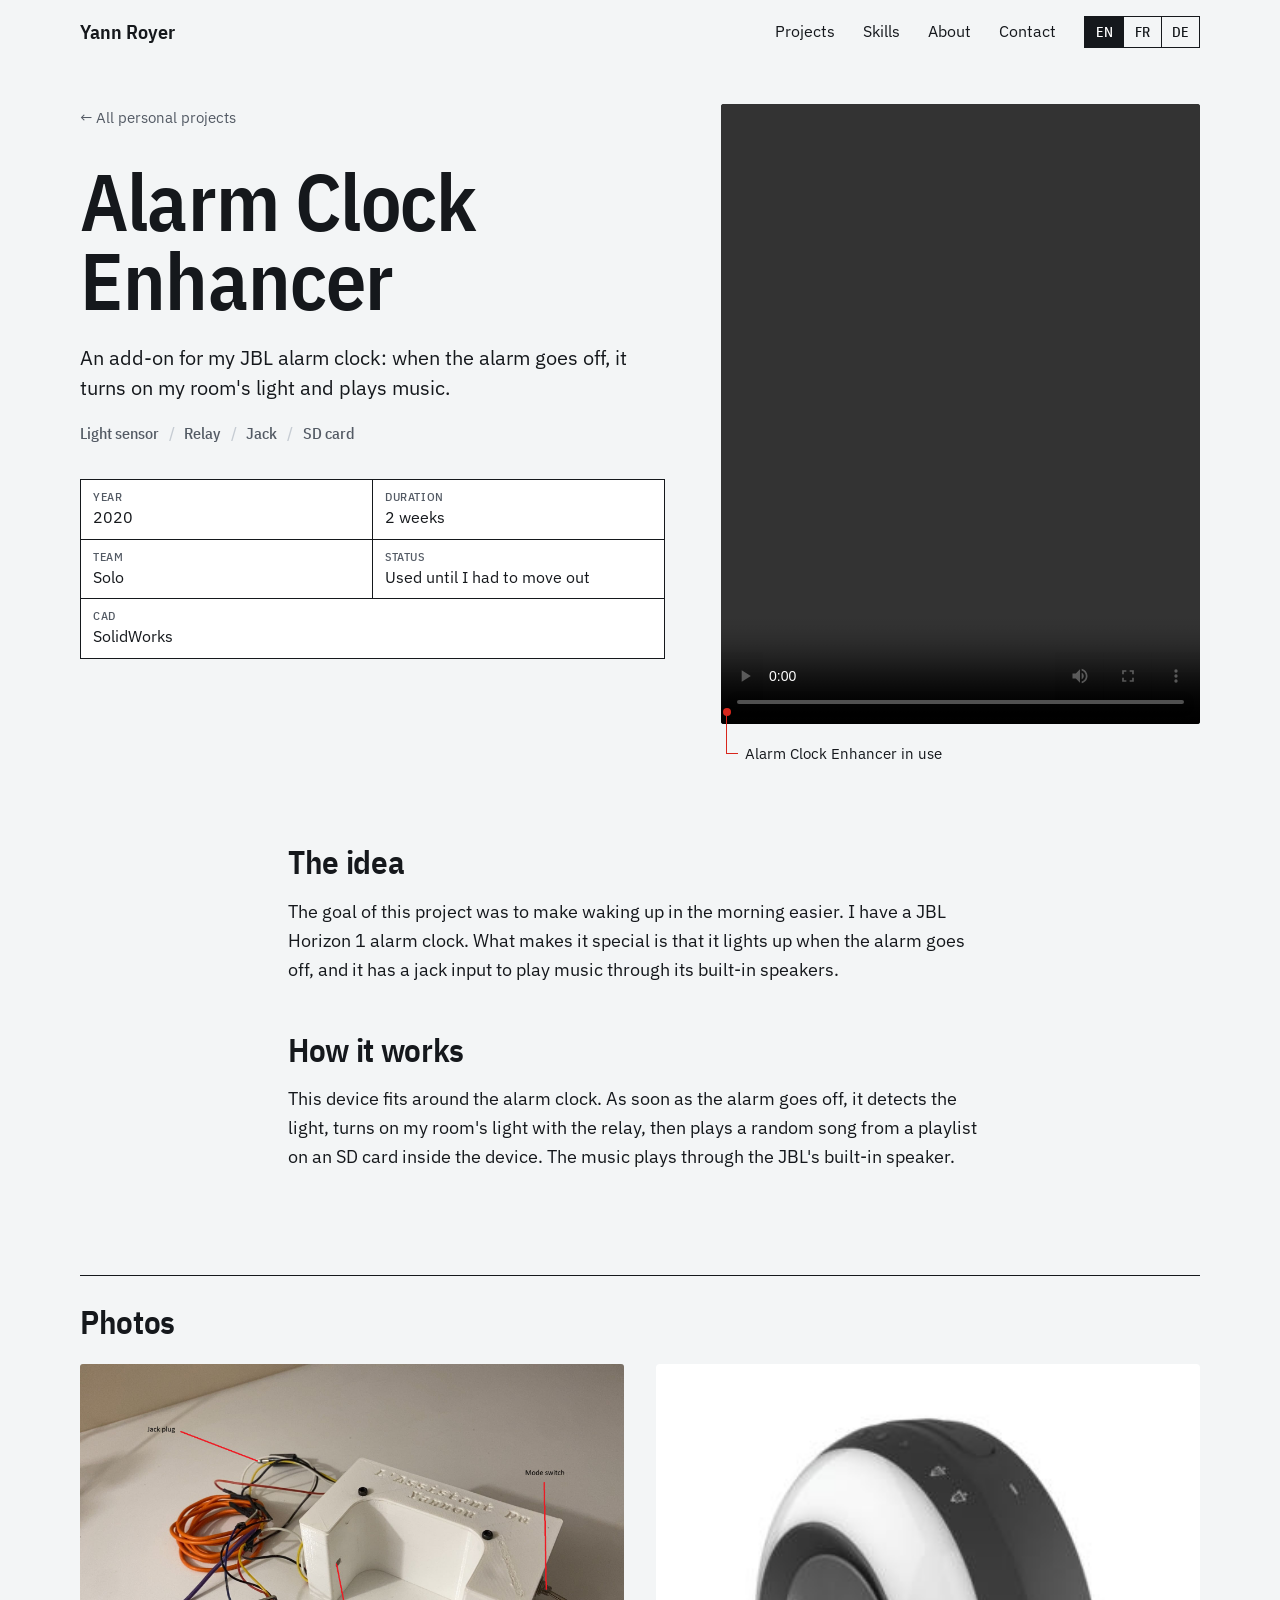
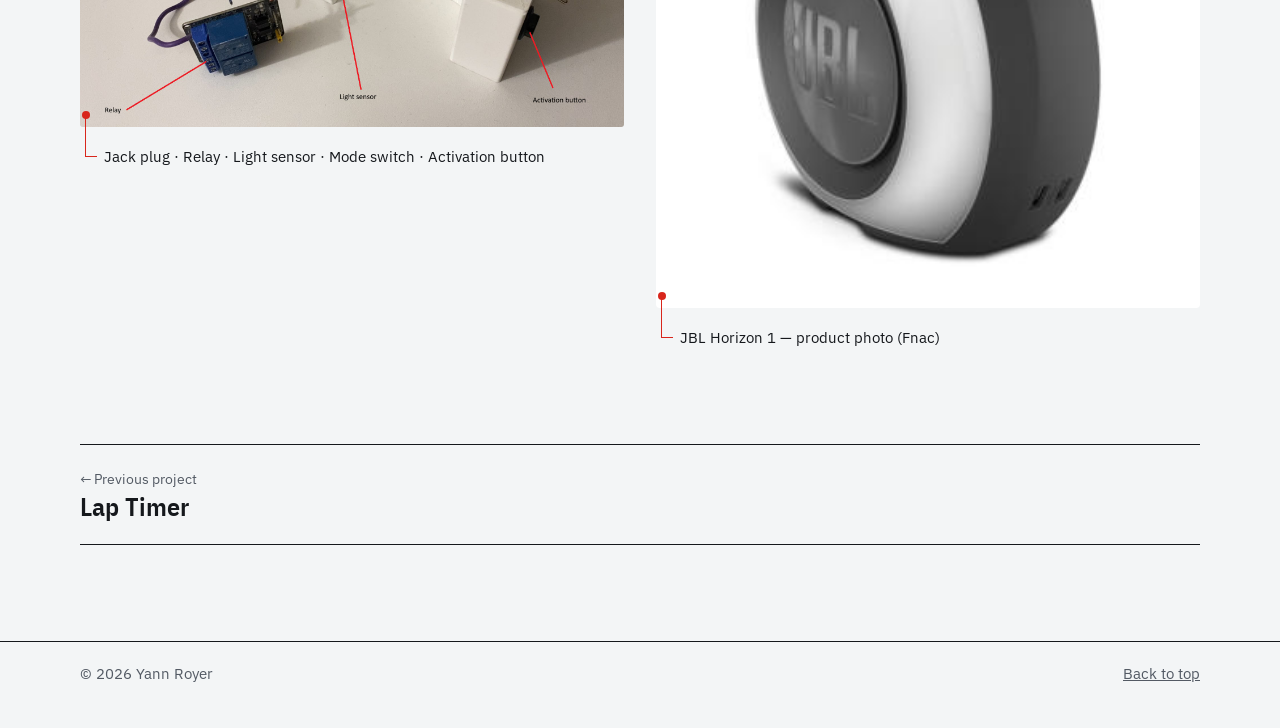
==== commit f636bd0c: "Home: remove About text and skills card; robot vacuum: add prototype photo Co-Authored-By: Claude Op" ====
--- a/alarm.html
+++ b/alarm.html
@@ -14,7 +14,7 @@
       href="https://fonts.googleapis.com/css2?family=IBM+Plex+Sans:ital,wght@0,400;0,500;0,600;1,400&family=IBM+Plex+Sans+Condensed:wght@500;600&display=swap"
       rel="stylesheet"
     />
-    <link rel="stylesheet" href="css/styles.css?v=41" />
+    <link rel="stylesheet" href="css/styles.css?v=42" />
     <link rel="icon" href="data:image/svg+xml,<svg xmlns='http://www.w3.org/2000/svg' viewBox='0 0 100 100'><rect fill='%230f55c6' width='100' height='100' rx='6'/><text x='50' y='64' text-anchor='middle' font-size='46' font-weight='700' font-family='Arial Narrow, Arial, sans-serif' fill='%23ffffff'>YR</text></svg>" />
   </head>
   <body data-title-key="meta.title.alarm" data-desc-key="alarm.summary">
@@ -143,7 +143,7 @@
       <p class="lightbox-caption"></p>
     </dialog>
 
-    <script src="js/i18n.js?v=38"></script>
+    <script src="js/i18n.js?v=39"></script>
     <script src="js/main.js?v=26"></script>
   </body>
 </html>
--- a/css/styles.css
+++ b/css/styles.css
@@ -1533,11 +1533,7 @@
   border-top: 1px solid var(--ink);
 }
 
-.education {
-  margin-top: 80px;
-}
-
-.education h3 {
+.education h2 {
   font-size: clamp(1.5rem, 2.4vw, 1.9rem);
 }
 
